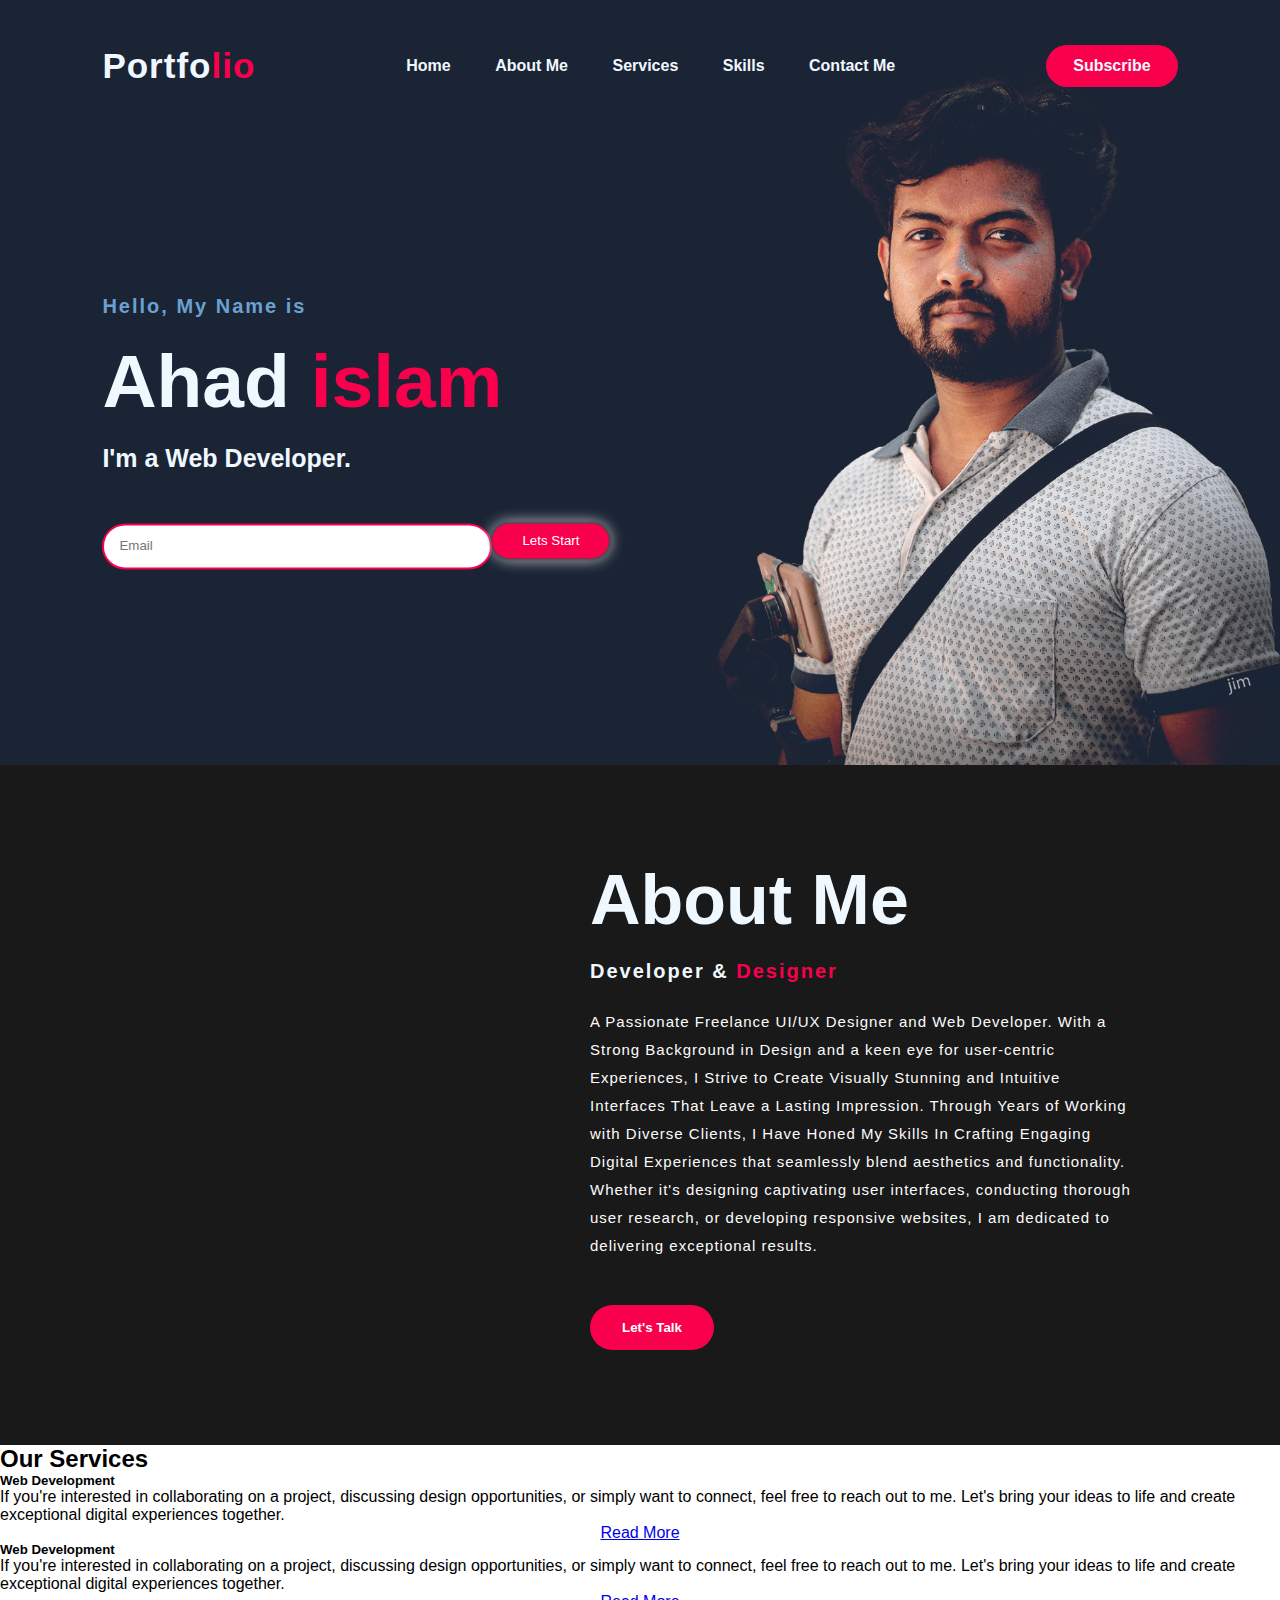
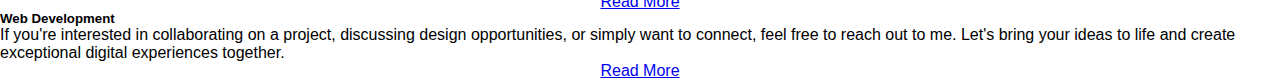
==== index.html @ 079df38e "text red color" ====
<!DOCTYPE html>
<html lang="en">
<head>
  <meta charset="UTF-8">
  <meta http-equiv="X-UA-Compatible" content="IE=edge">
  <meta name="viewport" content="width=device-width, initial-scale=1.0">
  <title>Portfilio Website </title>
  <link rel="stylesheet" href="style.css">

  <link rel="stylesheet" href="https://cdnjs.cloudflare.com/ajax/libs/font-awesome/6.4.0/css/all.min.css" integrity="sha512-iecdLmaskl7CVkqkXNQ/ZH/XLlvWZOJyj7Yy7tcenmpD1ypASozpmT/E0iPtmFIB46ZmdtAc9eNBvH0H/ZpiBw==" crossorigin="anonymous" referrerpolicy="no-referrer" />

</head>
<body>
  

<div class="hero">
    <nav>
      <h2 class="logo"> Portfo<span>lio</span></h2>
      <ul>

    <li> <a href="#"> Home</a></li>
    <li> <a href="about.html">About Me </a></li>
    <li> <a href="#">Services </a></li>
    <li> <a href="#">Skills </a></li>
    <li> <a href="#">Contact Me </a></li>
      </ul>
      <a href="#" class="btn"> Subscribe</a>
    </nav>

<div class="content">
<h4>Hello, My Name is </h4>
<h1> Ahad <span> islam</span> </h1>
<h3> I'm a Web Developer.</h3>
<div class="newslatter">
    <form>

        <input type="email" name="email" id="mail" placeholder="Email">
        <input type="submit" name="submit" value="Lets Start">
    </form>
    </div>
  </div>
</div>
<!--about section start-->
<section class="about">
  <div class="main">
<img src="/Portfolio/2.jpg" alt="">
  <div class="about-text">  
    <h2>About Me </h2>
    <h5> Developer & <span> Designer</span></h5>
      <p>A Passionate Freelance UI/UX Designer and Web Developer. With a Strong Background in Design and a keen eye for user-centric Experiences, I Strive to Create Visually Stunning and Intuitive Interfaces That Leave a Lasting Impression. Through Years of Working with Diverse Clients, I Have Honed My Skills In Crafting Engaging Digital Experiences that seamlessly blend aesthetics and functionality. Whether it's designing captivating user interfaces, conducting thorough user research, or developing responsive websites, I am dedicated to delivering exceptional results.</p>
        
<button type="button">Let's Talk </button>  </div>

</div>
</section>

<!--service section start-->
  <div class="service">
      <div class="title">
        <h2> Our Services </h2>        
      </div>
  </div>
  
    <div class="box">
      <div class="card">
                          <!-- 1st Icon-->
        <i class="fa-solid fa-bars" style="color: #fd3030;"></i>
        <h5> Web Development</h5>
        <div class="pra">
        <p>
          If you're interested in collaborating on a project, discussing design opportunities, or simply want to connect, feel free to reach out to me. Let's bring your ideas to life and create exceptional digital experiences together.
        </p>
        
          <p style="text-align: center;">
              <a class="button" href="#"> Read More </a>
          </p>
      </div>
      </div>
      </div>

      <div class="box">
        <div class="card">
                              <!-- 2nd Icon-->
          <i class="fa-solid fa-user" style="color: #ff2424;"></i>
          <h5> Web Development</h5>
          <div class="pra">
          <p>
            If you're interested in collaborating on a project, discussing design opportunities, or simply want to connect, feel free to reach out to me. Let's bring your ideas to life and create exceptional digital experiences together.
          </p>
          
            <p style="text-align: center;">
                <a class="button" href="#"> Read More </a>
            </p>
        </div>
        </div>
        </div>

        <div class="box">
          <div class="card">
                              <!-- 1st Icon-->
            <i class="fa-solid fa-bars" style="color: #fd3030;"></i>
            <h5> Web Development</h5>
            <div class="pra">
            <p>
              If you're interested in collaborating on a project, discussing design opportunities, or simply want to connect, feel free to reach out to me. Let's bring your ideas to life and create exceptional digital experiences together.
            </p>
            
              <p style="text-align: center;">
                  <a class="button" href="#"> Read More </a>
              </p>
          </div>
          </div>
          </div>

</body>
</html>
---- style.css ----
*{
    padding: 0%;
    margin: 0%;
    font-family: "josefin sans", sans-serif;
    box-sizing: border-box;
}

.hero {
    height: 85vh;
    width: 100%;
    background-image: url(img/p1.jpg);
    background-size: cover;
    background-position: center;

}
nav{
    display: flex;
    align-items: center;
    justify-content: space-between;
    padding-top: 45px;
    padding-left: 8%;
    padding-right: 8%;
}

.logo{
    color: aliceblue;
    font-size: 35px;
    letter-spacing: 1px;
    cursor: pointer;
}
span{
    color: #f9004d;
}

nav ul li{
    list-style-type: none;
    display: inline-block;
    padding: 9px 20px;


}
nav ul li a{
    color: aliceblue;
    text-decoration: none;
    font-weight: bold;
    text-transform: capitalize;

} 

nav ul li a:hover{
    color: #f9004d;
    transition: .4s;
}
.btn{
    background-color: #f9004d;
    color: aliceblue;
    text-decoration: none;
    border: 2px solid transparent;
    font-weight: bold;
    padding: 10px 25px;
    border-radius: 30px;
    transition: transtorm .4s;
}

.btn:hover{
    transform: scale(1.2);
}
.content{
    position: absolute;
    top: 45%;
    left: 8%;
    transform: translateY(-40%);   
}
h1{
    color: aliceblue;
    margin: 20px 0px 20px ;
    font-size: 75px;

}
h3{
    color: aliceblue;
    font-size: 25px;
    margin-bottom: 50px;
}
h4{
    color: rgb(107, 161, 209);
    letter-spacing: 2px;
    font-size: 20px;
}
.newslatter form{
    width: 390px;
    max-width: 100%;
    position: relative;

}
.newslatter form input:first-child{
    display: inline-block;
    width: 100%;
    padding: 13px 130px 14px 15px;
    border: 2px solid #f9004d;
    outline: none;
    border-radius: 30px;

}
.newslatter form input:last-child{
    position: absolute;
    display: inline-block;
    outline: none;
    border: none;
    padding: 10px 30px;
    border-radius: 30px;
    background-color: #f9004d;
    color: white;
    box-shadow: 0px 0px 5px #000, 0px 0px 15px  ;
}
.about{
    width: 100%;
    padding: 95px 30px;
    background-color: #191919;
}
.about img {
    height: auto;
    width: 500px;
}
.about-text{
    width: 550px;
}
.main{
    width: 1130px;
    max-width: 95%;
    margin: 50 auto;
    display: flex;
    align-items: center;
    justify-content: space-around;
    
}
.about-text h2{
    color: aliceblue;
    font-size: 70px;
    text-transform: capitalize;
    margin-bottom: 20px;

}
.about-text h5{
    color: aliceblue;
    font-size: 20px;
    letter-spacing: 2px;
    margin-bottom: 25px;
    text-transform: capitalize;

}
.about-text p{
    color: #fcfcfc;
    letter-spacing: 1px;
    line-height: 28px;
    font-size: 15px;
    margin-bottom: 45px;
}
button{
background-color: #f9004d;
color: white;
text-decoration: none;
border: 2px solid transparent;
font-weight: bold;
padding: 13px 30px ;
border-radius: 30px ;
transition: .4s;
}
button:hover{
    background-color: transparent;
    border: 2px solid #f9004d;
    cursor: pointer;
    }
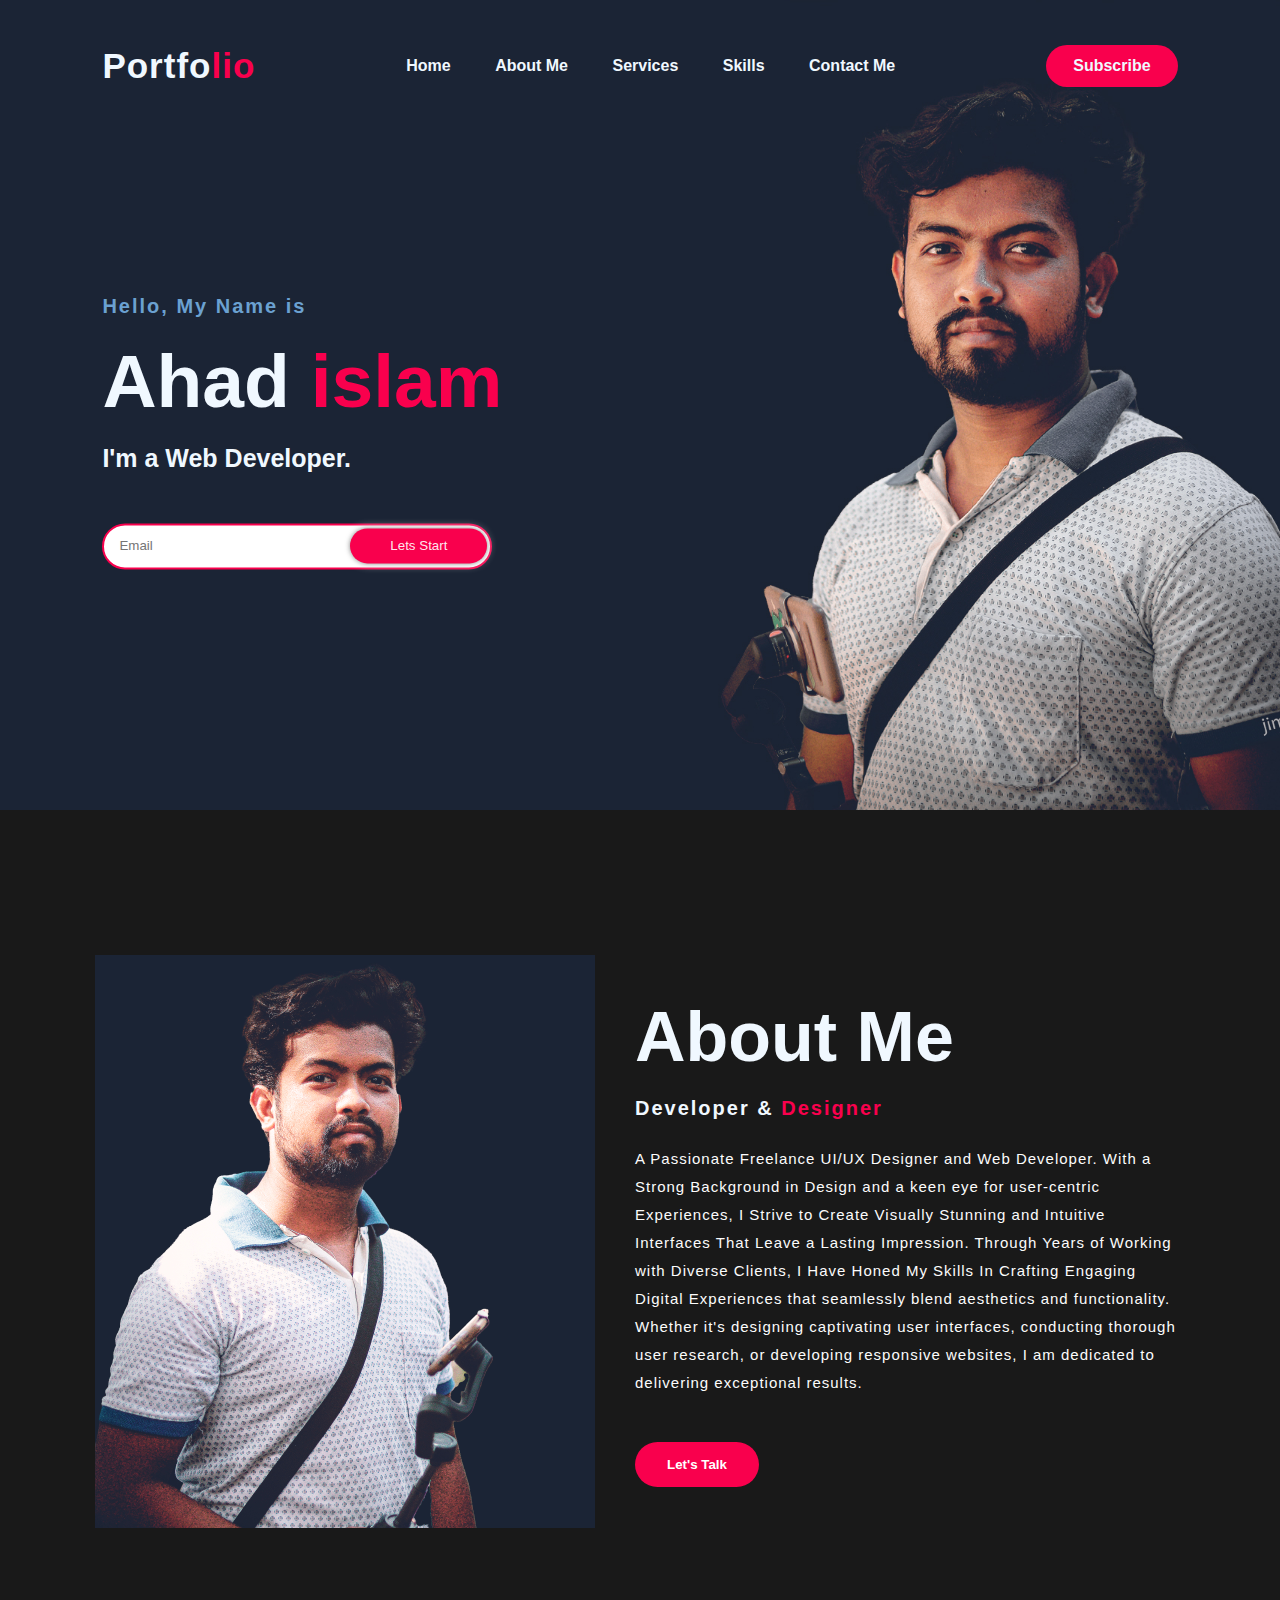
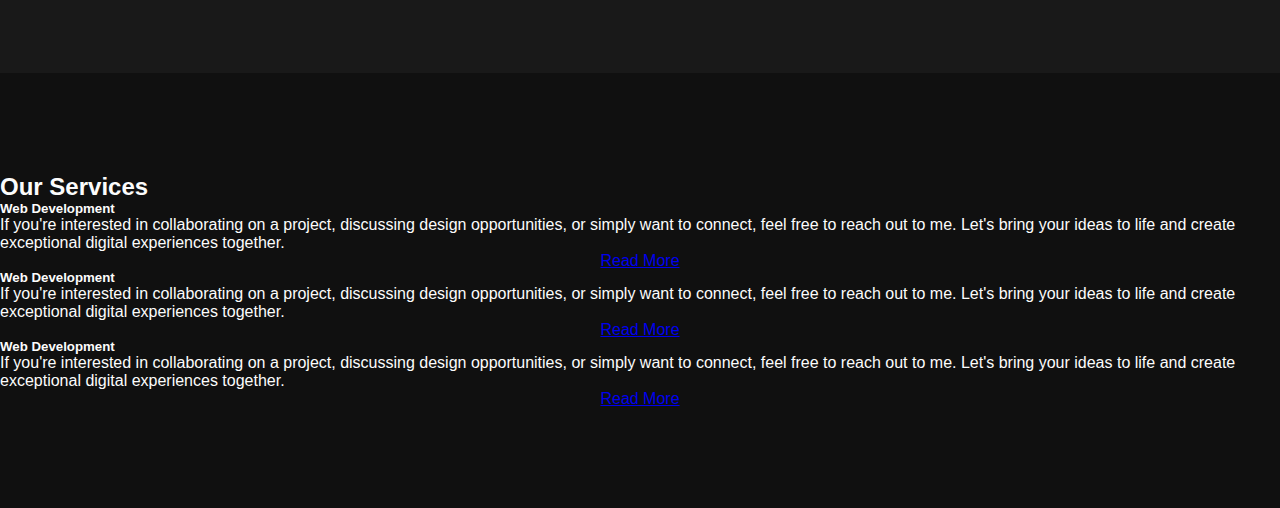
==== commit 707ea911: "service background color" ====
--- a/index.html
+++ b/index.html
@@ -43,7 +43,7 @@
 <!--about section start-->
 <section class="about">
   <div class="main">
-<img src="/Portfolio/2.jpg" alt="">
+<img src="img/2.jpg" alt="">
   <div class="about-text">  
     <h2>About Me </h2>
     <h5> Developer & <span> Designer</span></h5>
@@ -59,7 +59,7 @@
       <div class="title">
         <h2> Our Services </h2>        
       </div>
-  </div>
+  
   
     <div class="box">
       <div class="card">
@@ -97,8 +97,10 @@
 
         <div class="box">
           <div class="card">
-                              <!-- 1st Icon-->
-            <i class="fa-solid fa-bars" style="color: #fd3030;"></i>
+                              <!-- 3rd Icon-->
+         
+           
+            <i class="fa-solid fa-bell" style="color: #ff2424;"></i>
             <h5> Web Development</h5>
             <div class="pra">
             <p>
@@ -108,9 +110,10 @@
               <p style="text-align: center;">
                   <a class="button" href="#"> Read More </a>
               </p>
-          </div>
-          </div>
-          </div>
+         </div>
+         </div>
+         </div>
+      </div>
 
 </body>
 </html>--- a/style.css
+++ b/style.css
@@ -6,12 +6,11 @@
 }
 
 .hero {
-    height: 85vh;
+    height: 90vh;
     width: 100%;
     background-image: url(img/p1.jpg);
     background-size: cover;
     background-position: center;
-
 }
 nav{
     display: flex;
@@ -83,7 +82,7 @@
     margin-bottom: 50px;
 }
 h4{
-    color: rgb(107, 161, 209);
+    color: #6ba1d1;
     letter-spacing: 2px;
     font-size: 20px;
 }
@@ -102,16 +101,19 @@
     border-radius: 30px;
 
 }
-.newslatter form input:last-child{
+.newslatter form input:last-child {
     position: absolute;
+    
     display: inline-block;
     outline: none;
     border: none;
-    padding: 10px 30px;
+    padding: 10px 40px;
     border-radius: 30px;
     background-color: #f9004d;
-    color: white;
-    box-shadow: 0px 0px 5px #000, 0px 0px 15px  ;
+    color: #ffffffea;
+    box-shadow: 0px 0px 5px #1b1b1b8a, 0px 0px 10px;
+    right: 5px;
+    top: 5px;
 }
 .about{
     width: 100%;
@@ -128,7 +130,7 @@
 .main{
     width: 1130px;
     max-width: 95%;
-    margin: 50 auto;
+    margin: 50px auto;
     display: flex;
     align-items: center;
     justify-content: space-around;
@@ -170,4 +172,15 @@
     background-color: transparent;
     border: 2px solid #f9004d;
     cursor: pointer;
-    }+    }
+
+    
+/* <!--service section start--> */
+
+.service{
+    background-color: #101010;
+    width: 100%;
+    padding: 100px 0px;
+    color: #fcfcfc;
+
+}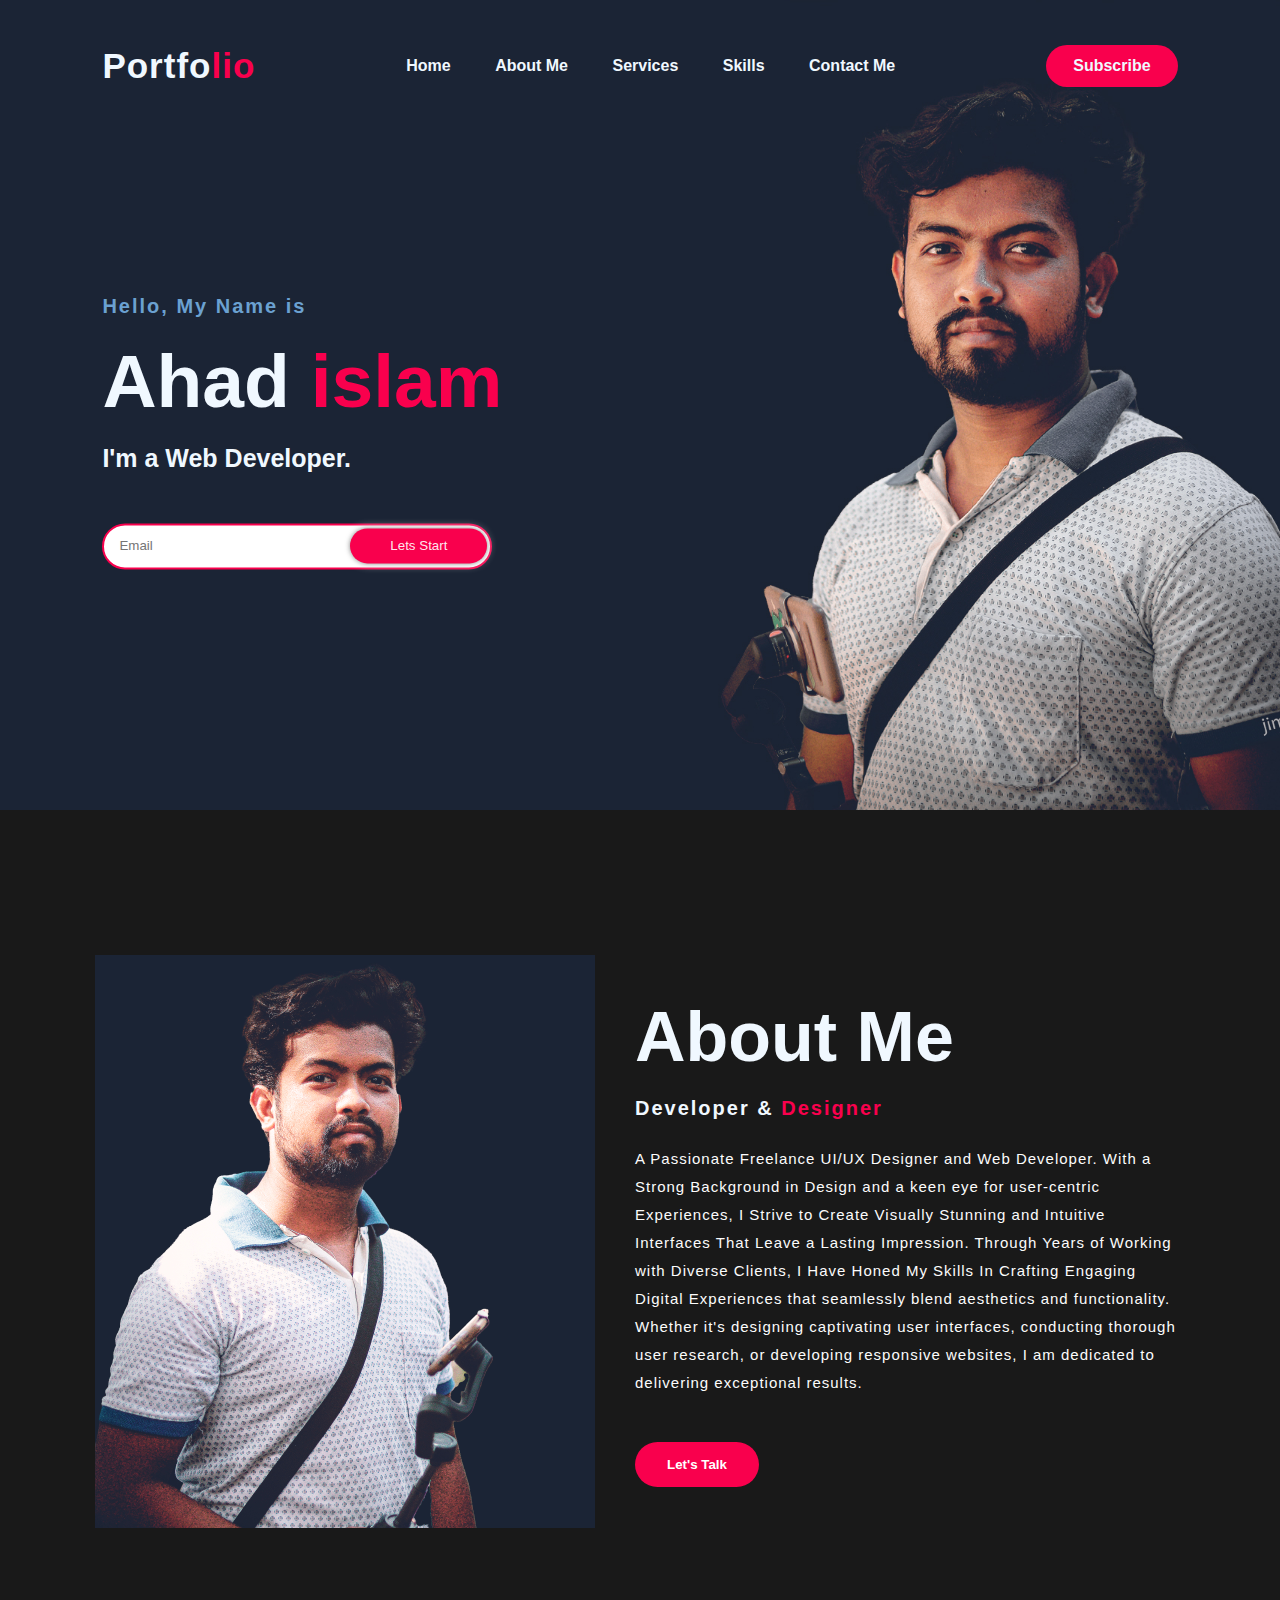
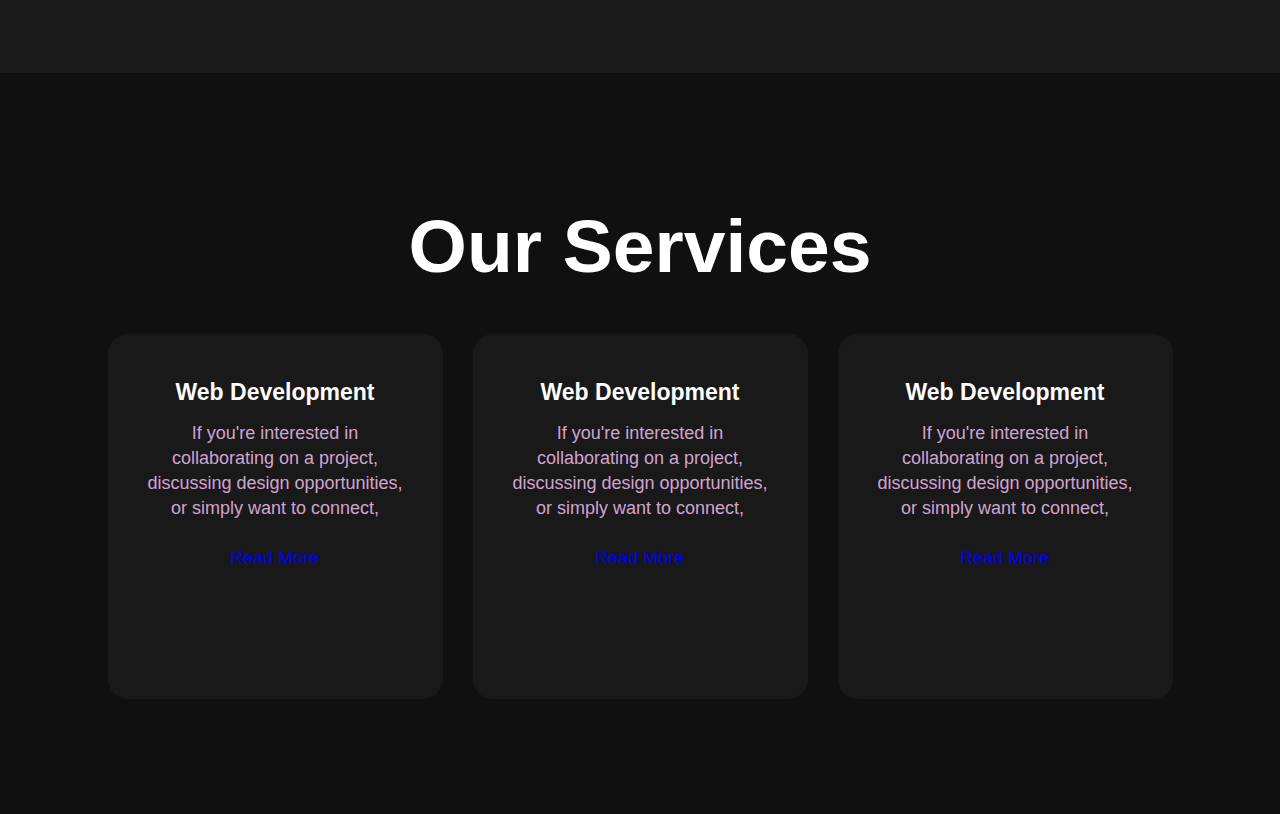
==== commit 2af0db82: "card sizing" ====
--- a/index.html
+++ b/index.html
@@ -60,15 +60,17 @@
         <h2> Our Services </h2>        
       </div>
   
-  
+  <div class="box-flex">
+
     <div class="box">
+      
       <div class="card">
                           <!-- 1st Icon-->
-        <i class="fa-solid fa-bars" style="color: #fd3030;"></i>
+        <i class="fa-solid fa-bars" ;"></i>
         <h5> Web Development</h5>
         <div class="pra">
         <p>
-          If you're interested in collaborating on a project, discussing design opportunities, or simply want to connect, feel free to reach out to me. Let's bring your ideas to life and create exceptional digital experiences together.
+          If you're interested in collaborating on a project, discussing design opportunities, or simply want to connect, 
         </p>
         
           <p style="text-align: center;">
@@ -81,11 +83,11 @@
       <div class="box">
         <div class="card">
                               <!-- 2nd Icon-->
-          <i class="fa-solid fa-user" style="color: #ff2424;"></i>
+          <i class="fa-solid fa-user" ;"></i>
           <h5> Web Development</h5>
           <div class="pra">
           <p>
-            If you're interested in collaborating on a project, discussing design opportunities, or simply want to connect, feel free to reach out to me. Let's bring your ideas to life and create exceptional digital experiences together.
+            If you're interested in collaborating on a project, discussing design opportunities, or simply want to connect, 
           </p>
           
             <p style="text-align: center;">
@@ -100,11 +102,11 @@
                               <!-- 3rd Icon-->
          
            
-            <i class="fa-solid fa-bell" style="color: #ff2424;"></i>
+            <i class="fa-solid fa-bell" ;"></i>
             <h5> Web Development</h5>
             <div class="pra">
             <p>
-              If you're interested in collaborating on a project, discussing design opportunities, or simply want to connect, feel free to reach out to me. Let's bring your ideas to life and create exceptional digital experiences together.
+              If you're interested in collaborating on a project, discussing design opportunities, or simply want to connect,
             </p>
             
               <p style="text-align: center;">
@@ -113,6 +115,10 @@
          </div>
          </div>
          </div>
+
+
+
+        </div>
       </div>
 
 </body>
--- a/style.css
+++ b/style.css
@@ -172,7 +172,7 @@
     background-color: transparent;
     border: 2px solid #f9004d;
     cursor: pointer;
-    }
+}
 
     
 /* <!--service section start--> */
@@ -181,6 +181,54 @@
     background-color: #101010;
     width: 100%;
     padding: 100px 0px;
-    color: #fcfcfc;
+    
+    
+
+}
+.title h2{
+    color: white;
+    font-size: 75px;
+    width: 1130px;
+    margin: 30px auto;
+    text-align: center;
+}
+.box-flex{
+    display: flex;
+    justify-content: center;
+    align-items: center;
+    
+    
+}
+
+.card{
+    height: 365px;
+    width: 335px;
+    padding: 20px 35px ;
+    background: #191919;
+    border-radius: 20px;
+    margin: 15px;
+    position: relative;
+    overflow: hidden;
+    text-align: center;
+}
+.card i{
+    font-size: 50px;
+    display: block;
+    text-align: center;
+    margin: 25px 0px;
+    color: #f9004d;
+
+}
+h5{
+    color: white;
+    font-size: 23px;
+    margin-bottom: 15px;
+
+}
+.pra p{
+    color: #fcfc;
+    font-size: 18px;
+    line-height: 25px;
+    margin-bottom: 25px;
 
 }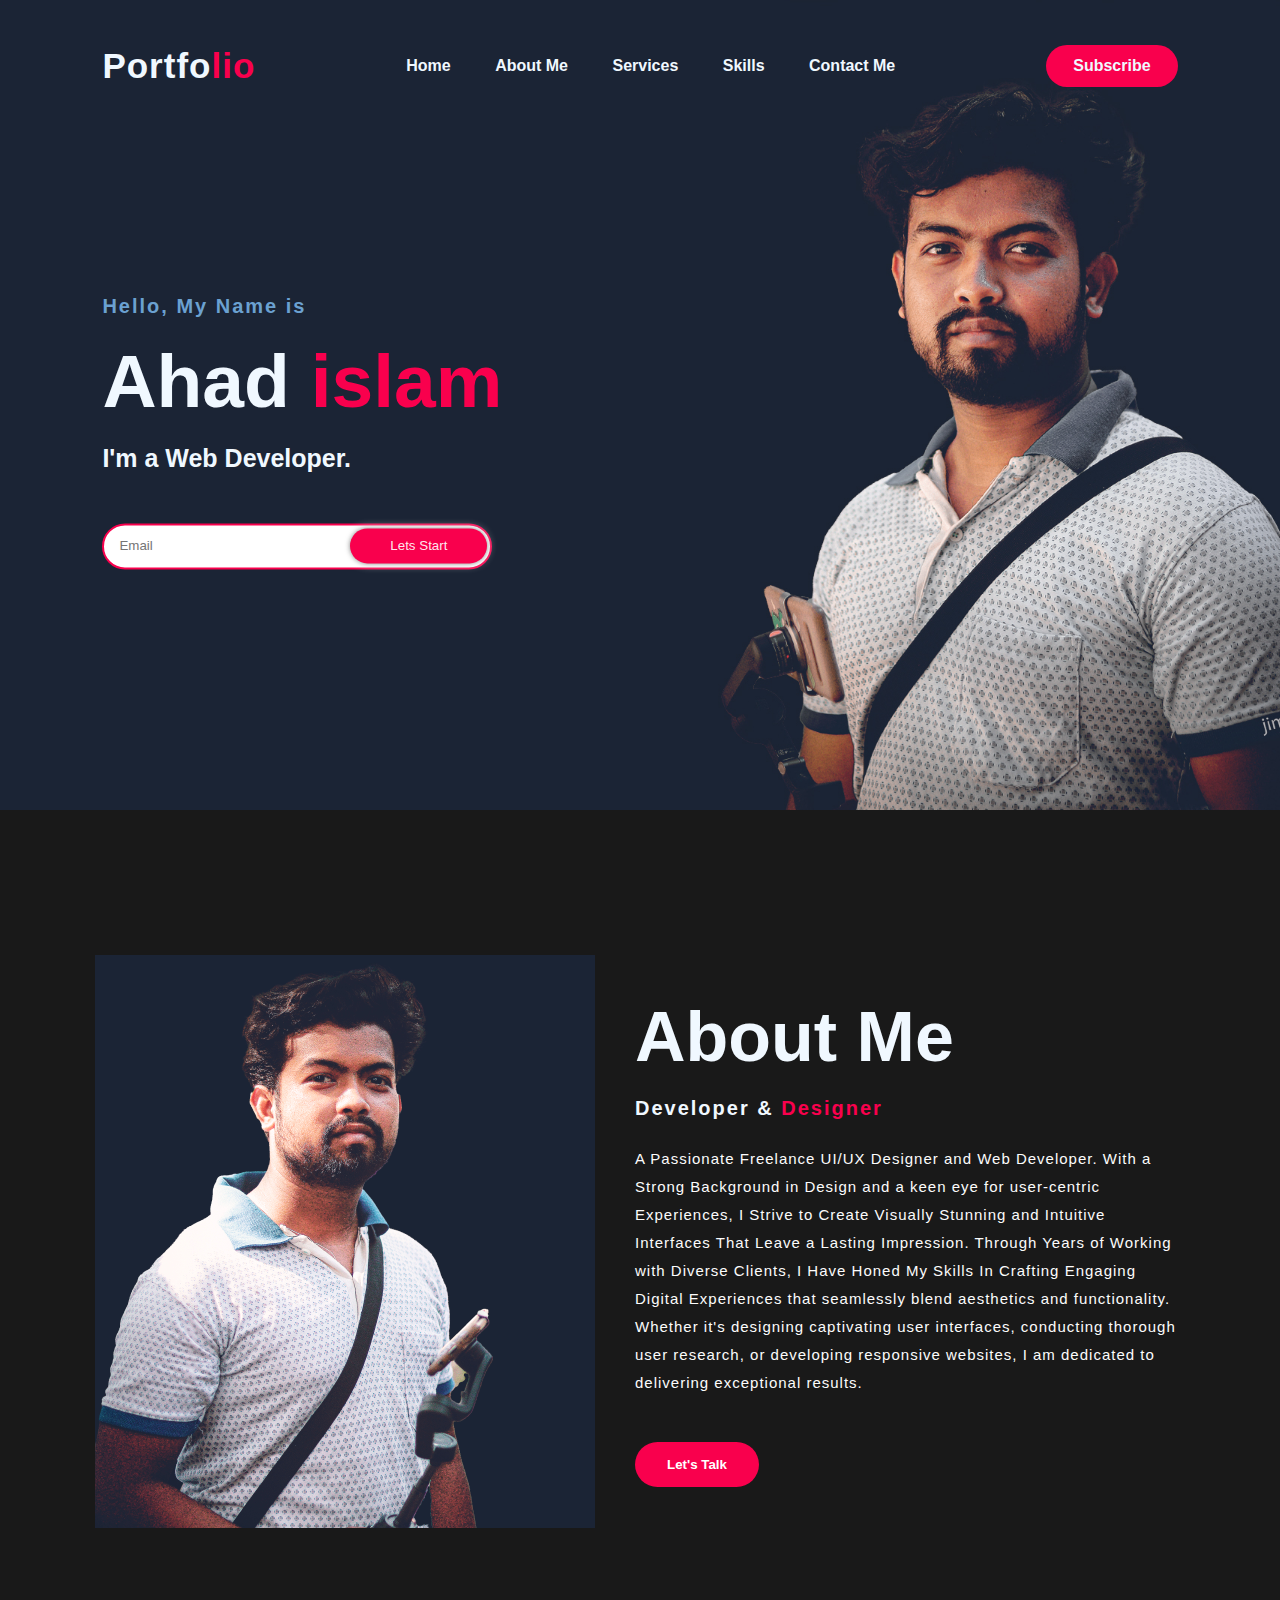
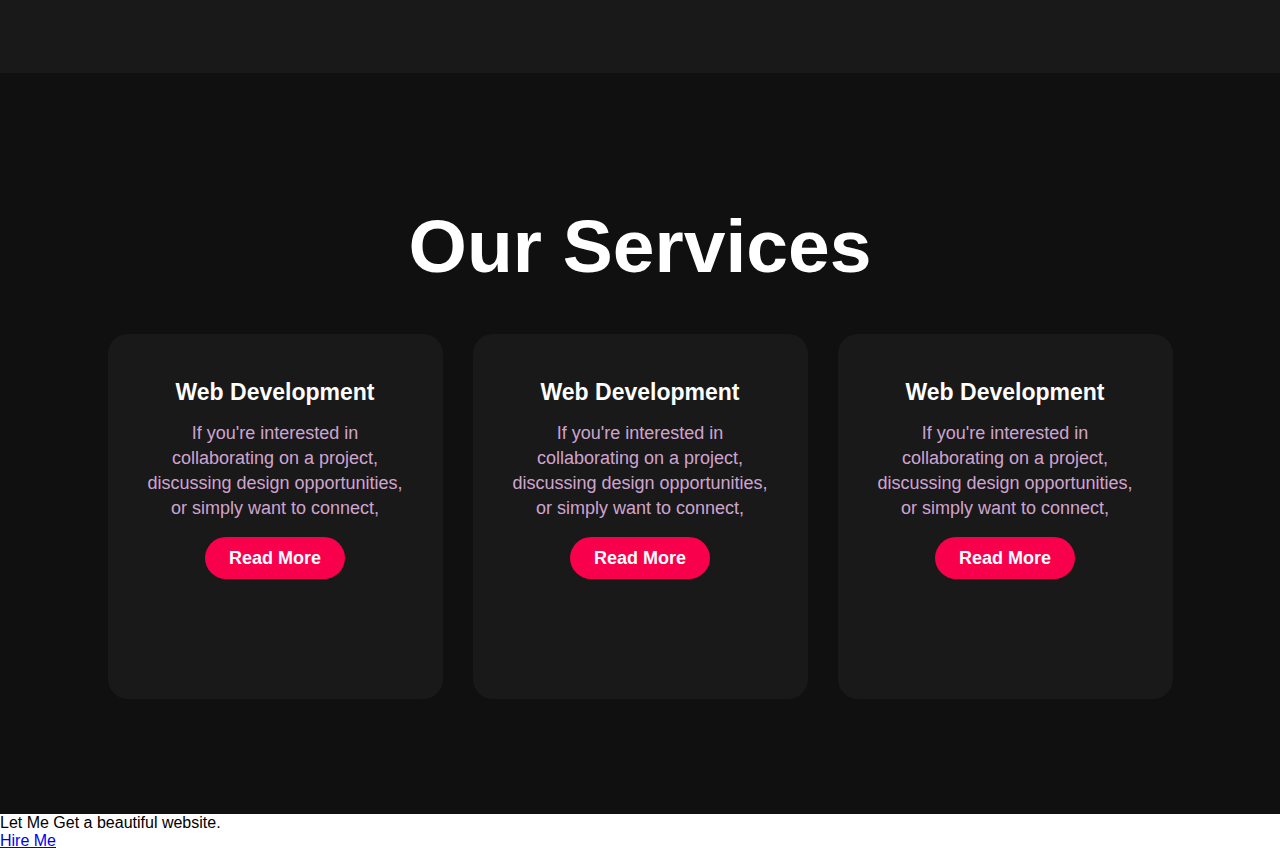
==== commit 37d319b3: "contect me" ====
--- a/index.html
+++ b/index.html
@@ -115,11 +115,18 @@
          </div>
          </div>
          </div>
-
-
-
         </div>
       </div>
 
+      
+      <!-- contact me -->
+      <div class="contect-me">
+        <p>Let Me Get a beautiful website.</p>
+        <a class="button-two" href="#"> Hire Me </a>
+       </div>
+
+
+        <!-- contact me -->
+
 </body>
 </html>--- a/style.css
+++ b/style.css
@@ -159,14 +159,14 @@
     margin-bottom: 45px;
 }
 button{
-background-color: #f9004d;
-color: white;
-text-decoration: none;
-border: 2px solid transparent;
-font-weight: bold;
-padding: 13px 30px ;
-border-radius: 30px ;
-transition: .4s;
+    background-color: #f9004d;
+    color: white;
+    text-decoration: none;
+    border: 2px solid transparent;
+    font-weight: bold;
+    padding: 13px 30px ;
+    border-radius: 30px ;
+    transition: .4s;
 }
 button:hover{
     background-color: transparent;
@@ -230,5 +230,21 @@
     font-size: 18px;
     line-height: 25px;
     margin-bottom: 25px;
-
-}+}
+.card .button{
+    background-color: #f9004d;
+    color: white;
+    text-decoration: none;
+    border: 2px solid transparent;
+    font-weight: bold;
+    padding: 9px 22px ;
+    border-radius: 30px ;
+    transition: .4s;
+}
+.card .button:hover{
+    background-color: transparent;
+    border: 2px solid #f9004d;
+    cursor: pointer;
+}
+
+/* contect me  */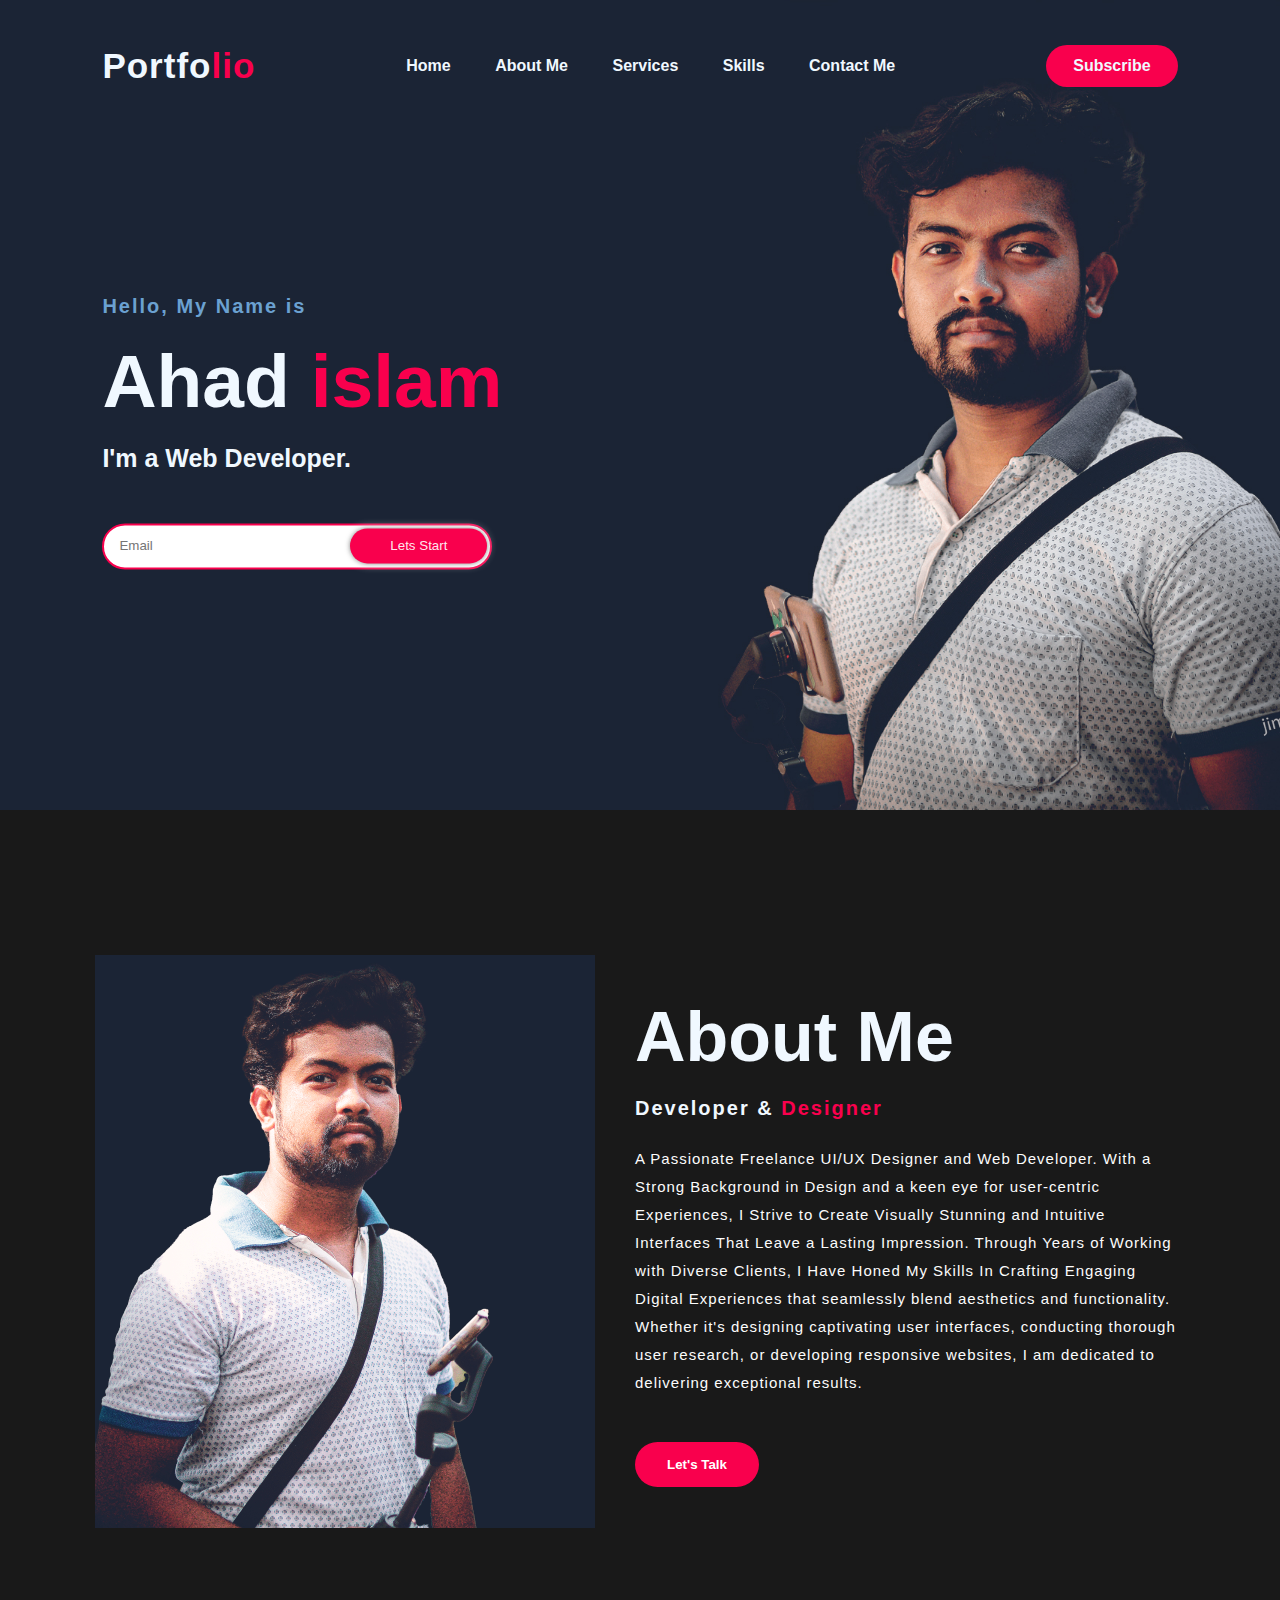
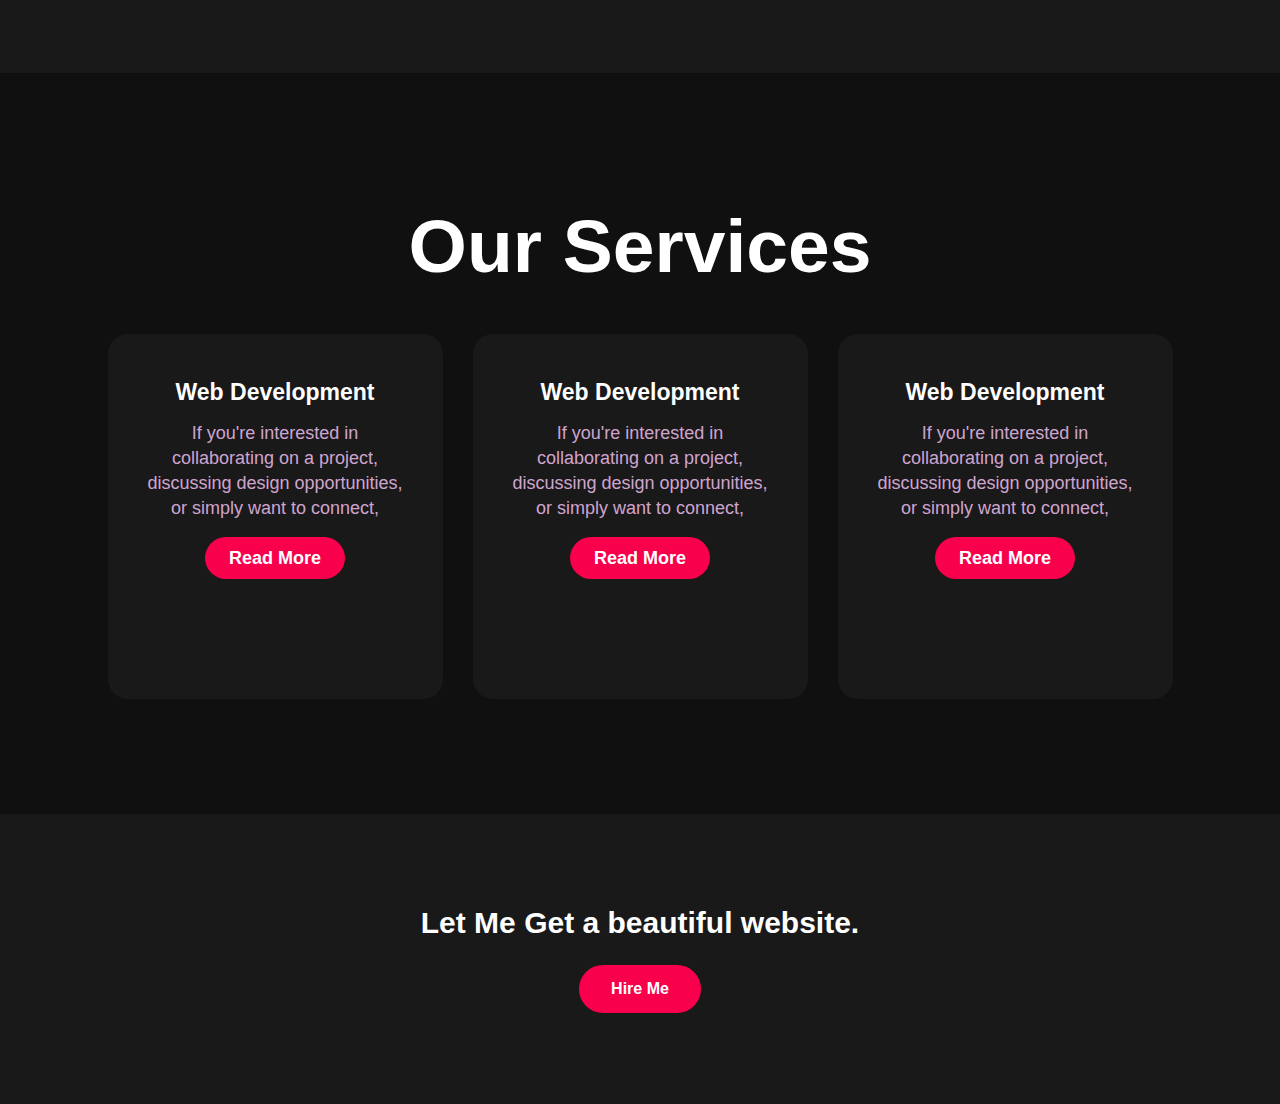
==== commit d9066c3c: "new section footer" ====
--- a/index.html
+++ b/index.html
@@ -120,13 +120,19 @@
 
       
       <!-- contact me -->
-      <div class="contect-me">
+      <div class="contact-me">
         <p>Let Me Get a beautiful website.</p>
         <a class="button-two" href="#"> Hire Me </a>
        </div>
+        <!-- contact me -->
+
+        <!-- footer start--- -->
+        
 
 
-        <!-- contact me -->
+        <!-- footer end--- -->
+
+
 
 </body>
 </html>--- a/style.css
+++ b/style.css
@@ -247,4 +247,46 @@
     cursor: pointer;
 }
 
-/* contect me  */+/* contect me  */
+
+.contact-me{
+    width: 100%;
+    height: 290px;
+    background: #191919;
+    display: flex;
+    align-items: center;
+    flex-direction: column;
+    justify-content: center;
+
+}
+.contact-me p{
+    color: white;
+    font-size: 30px;
+    font-weight: bold;
+    margin-bottom: 25px;
+
+}
+.contact-me .button-two {
+    background-color: #f9004d;
+    color: white;
+    text-decoration: none;
+    border: 2px solid transparent;
+    font-weight: bold;
+    padding: 13px 30px ;
+    border-radius: 30px ;
+    transition: .4s;
+}
+.contact-me .button-two:hover{
+    background-color: transparent;
+    border: 2px solid #f9004d;
+    cursor: pointer;
+}
+/* contect me  */
+
+/* <!-- footer start--- --> */
+
+
+
+
+/* <!-- footer end--- --> */
+
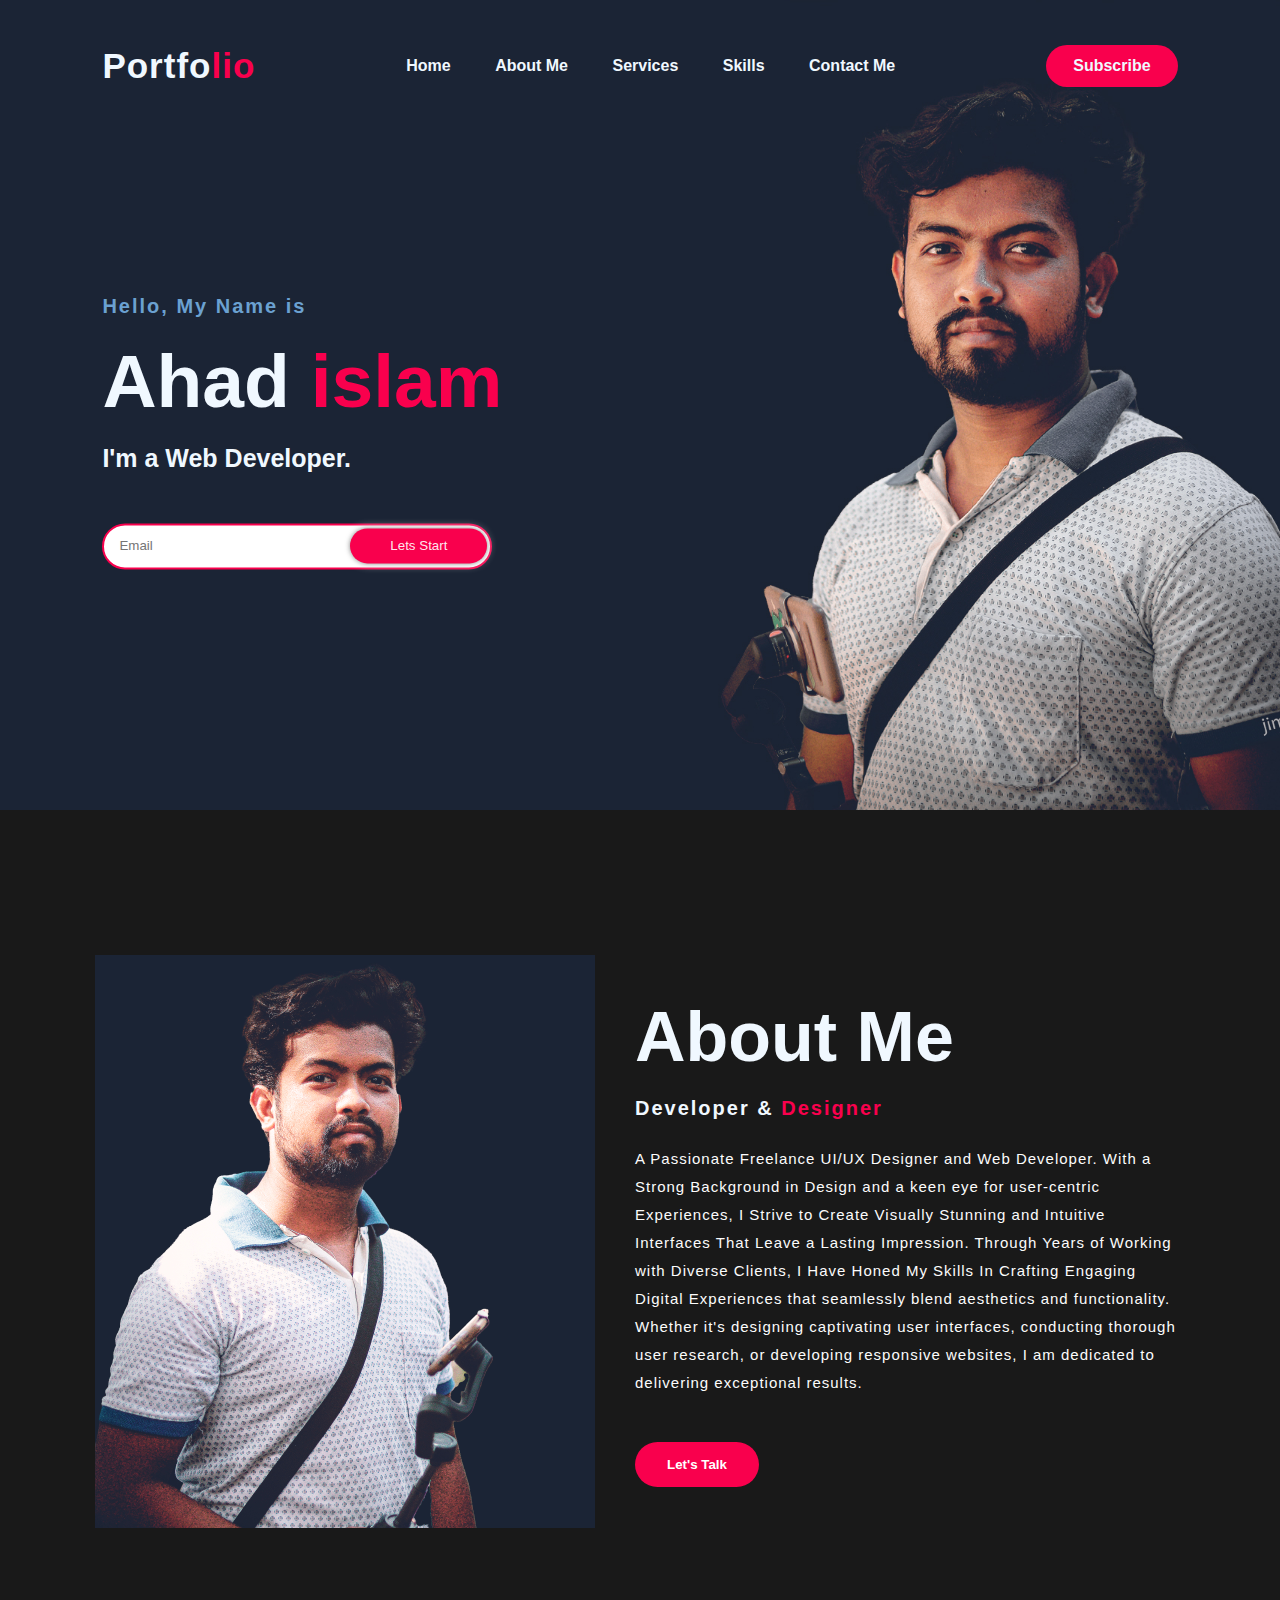
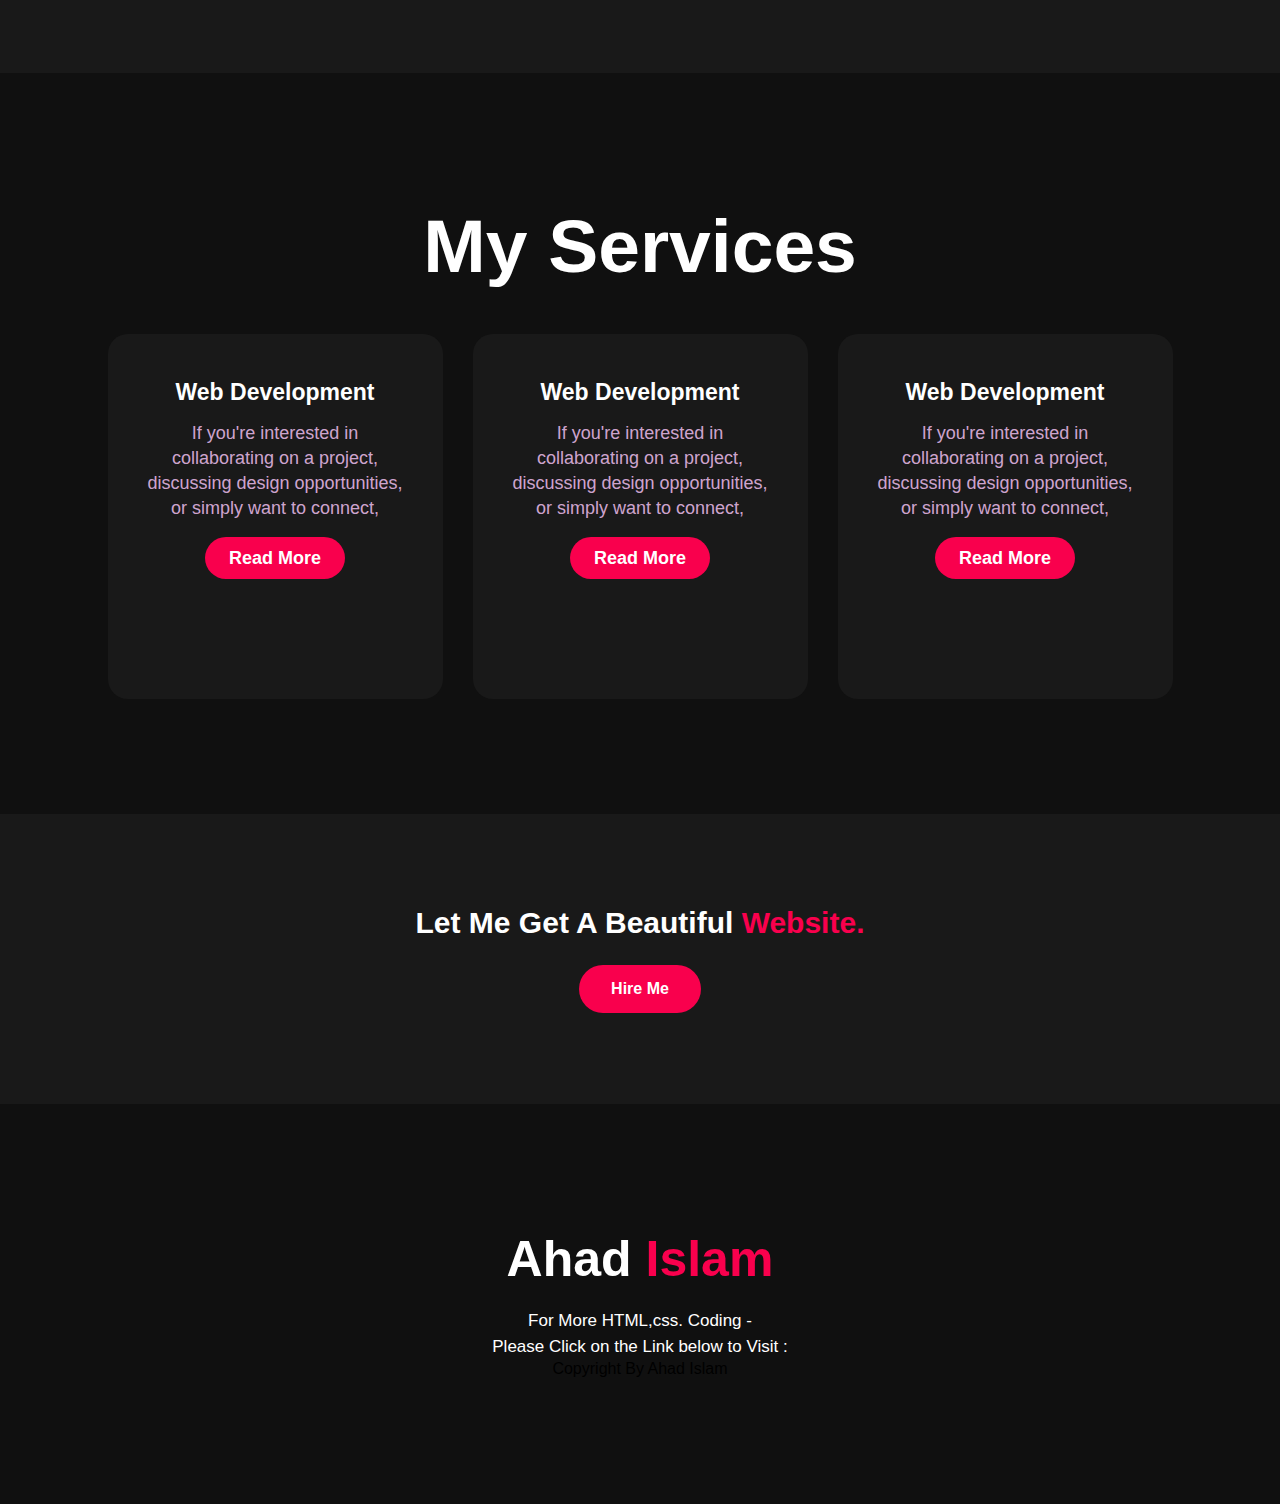
==== commit b1dc2e34: "some changes" ====
--- a/index.html
+++ b/index.html
@@ -57,7 +57,7 @@
 <!--service section start-->
   <div class="service">
       <div class="title">
-        <h2> Our Services </h2>        
+        <h2> My Services </h2>        
       </div>
   
   <div class="box-flex">
@@ -121,13 +121,24 @@
       
       <!-- contact me -->
       <div class="contact-me">
-        <p>Let Me Get a beautiful website.</p>
+        <p>Let Me Get a beautiful <span> website.</span></p>
         <a class="button-two" href="#"> Hire Me </a>
        </div>
         <!-- contact me -->
 
         <!-- footer start--- -->
-        
+        <footer>
+          <p>Ahad <span>islam </span> </p>
+          <p>For More HTML,css. Coding - <br> Please Click on the Link below to Visit : </p>
+
+          <div class="social">
+            
+            <a href="#"> <i class="fa-brands fa-facebook"></i></a>
+            <a href="#"> <i class="fa-brands fa-instagram"></i> </a>
+            <a href="#"> <i class="fa-brands fa-dribbble"></i></a>
+          </div>
+          <p class="end"> Copyright By Ahad Islam </p>
+        </footer>
 
 
         <!-- footer end--- -->
--- a/style.css
+++ b/style.css
@@ -264,6 +264,7 @@
     font-size: 30px;
     font-weight: bold;
     margin-bottom: 25px;
+    text-transform: capitalize;
 
 }
 .contact-me .button-two {
@@ -284,9 +285,33 @@
 /* contect me  */
 
 /* <!-- footer start--- --> */
-
-
-
+footer{
+    position: relative;
+    width: 100%;
+    height: 400px;
+    background: #101010;
+    display: flex;
+    flex-direction: column;
+    align-items: center;
+    justify-content: center;
+
+
+}
+footer p:nth-child(1) {
+    font-size: 50px;
+    color: white;
+    margin-bottom: 20px;
+    font-weight: bold;
+    text-transform: capitalize;
+}
+footer p:nth-child(2){
+    color: white;
+    font-size: 17px;
+    width: 500px;
+    text-align: center;
+    line-height: 26px;
+
+}
 
 /* <!-- footer end--- --> */
 
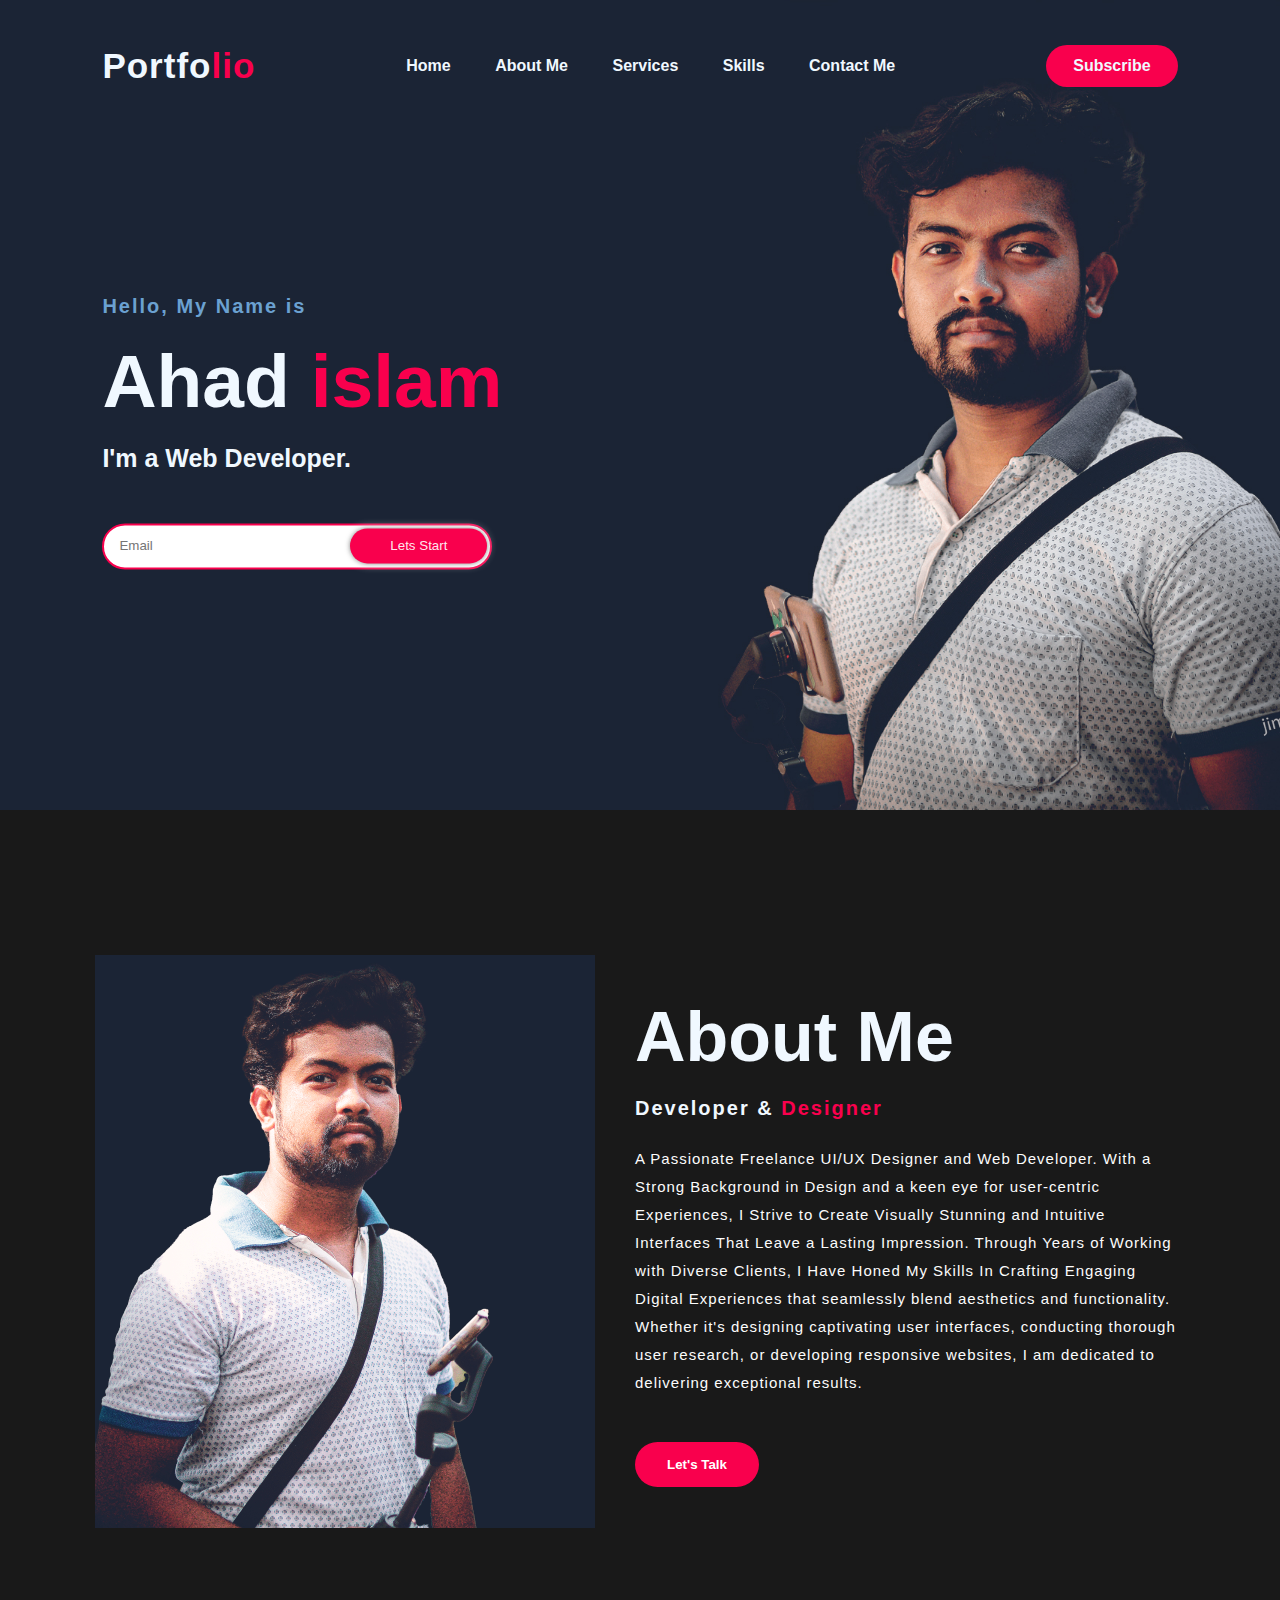
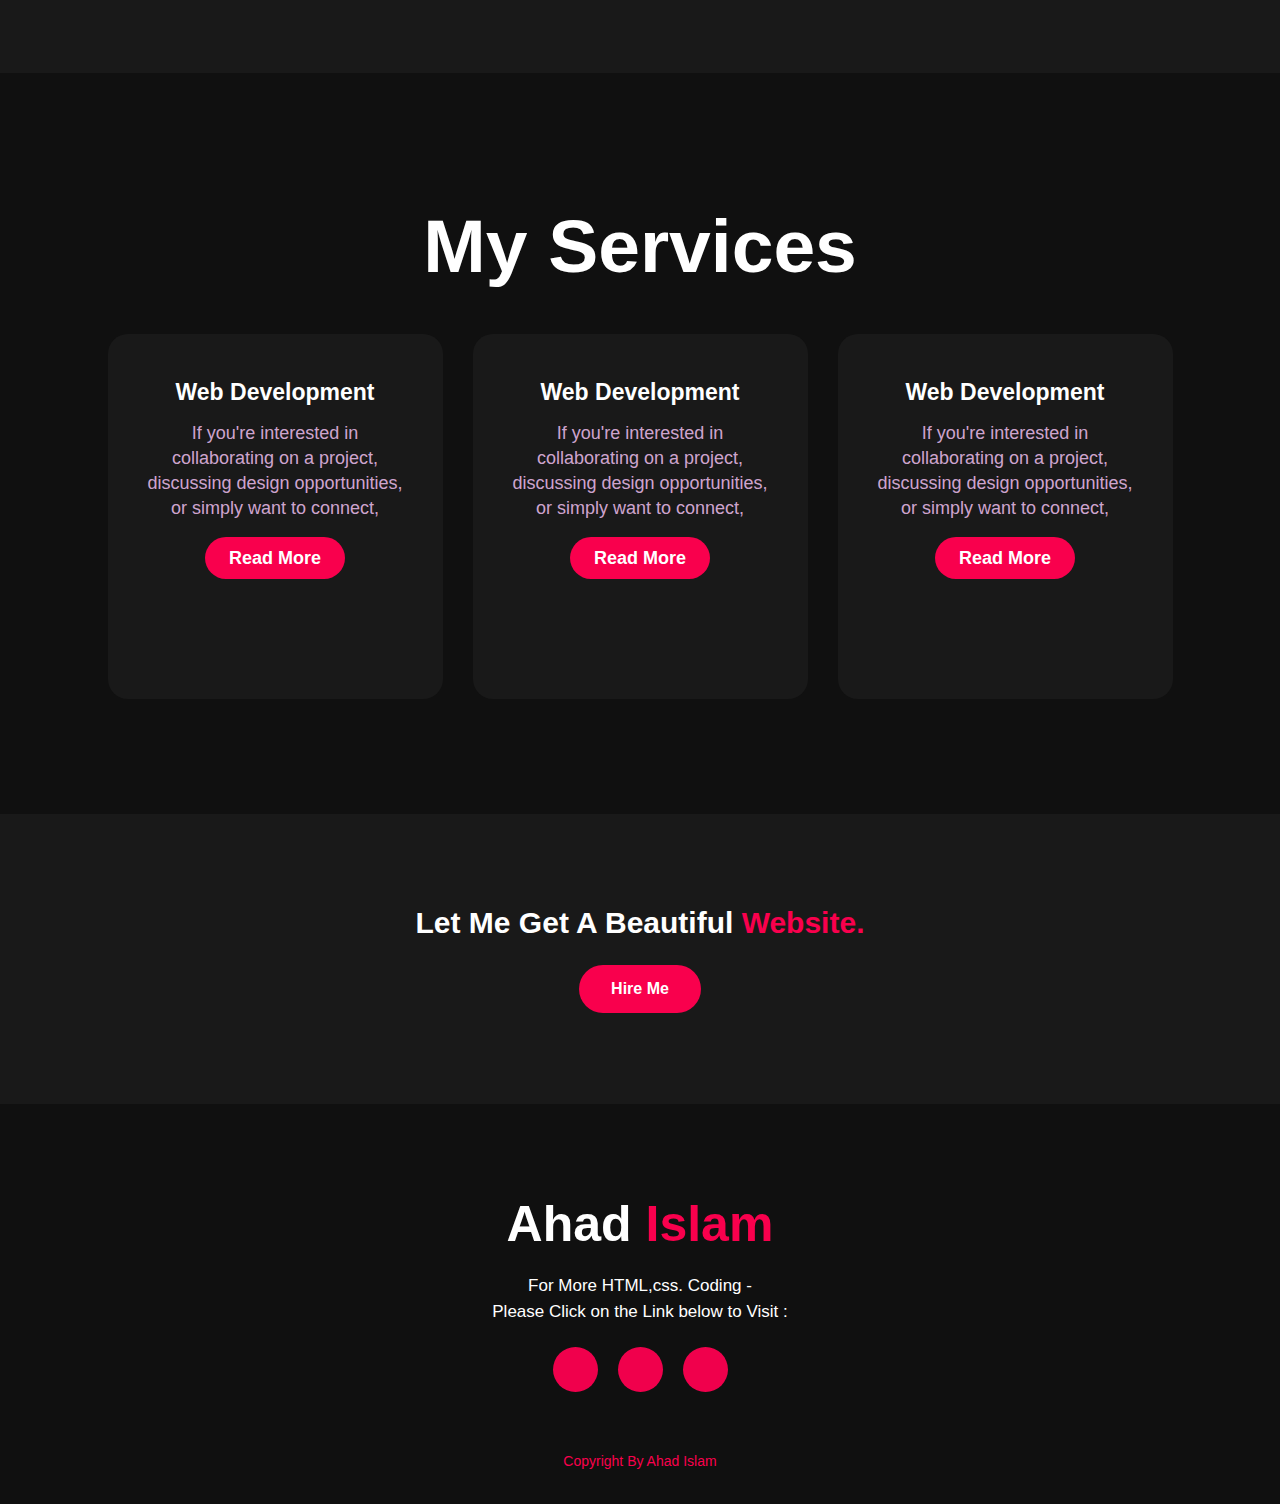
==== commit 00e0305e: "responsive for mobile" ====
--- a/index.html
+++ b/index.html
@@ -19,14 +19,16 @@
       <ul>
 
     <li> <a href="#"> Home</a></li>
-    <li> <a href="about.html">About Me </a></li>
+    <li> <a href="#">About Me </a></li>
     <li> <a href="#">Services </a></li>
     <li> <a href="#">Skills </a></li>
     <li> <a href="#">Contact Me </a></li>
       </ul>
       <a href="#" class="btn"> Subscribe</a>
     </nav>
-
+      <!-- <div class="main-img">
+        <img src="img/1.jpg" alt="image" style="height: 200px;">
+      </div> -->
 <div class="content">
 <h4>Hello, My Name is </h4>
 <h1> Ahad <span> islam</span> </h1>
@@ -143,7 +145,7 @@
 
         <!-- footer end--- -->
 
-
+        <!-- ----project Done---- -->
 
 </body>
 </html>--- a/style.css
+++ b/style.css
@@ -58,7 +58,7 @@
     font-weight: bold;
     padding: 10px 25px;
     border-radius: 30px;
-    transition: transtorm .4s;
+    transition: .4s;
 }
 
 .btn:hover{
@@ -281,6 +281,7 @@
     background-color: transparent;
     border: 2px solid #f9004d;
     cursor: pointer;
+    transition: .3s;
 }
 /* contect me  */
 
@@ -312,6 +313,149 @@
     line-height: 26px;
 
 }
-
+.social {
+    display: flex;
+
+}
+.social a {
+    width: 45px;
+    height: 45px;
+    display: flex;
+    align-items: center;
+    justify-content: center;
+    background: #f9004ff6;
+    border-radius: 50%;
+    margin: 22px 10px;
+    color: white;
+    text-decoration: none;
+    font-size: 20px;
+    
+}
+.social a:hover{
+   
+    
+    cursor: pointer;
+    transform: scale(1.3);
+    transition: .3s;
+}
+footer .end {
+    margin-top: 20px;
+    
+    
+}
+.end{
+    position: absolute;
+    color: #f9004d;
+    bottom: 35px;
+    font-size: 14px;
+
+}
 /* <!-- footer end--- --> */
 
+/* <!-- ----project Done---- --> */
+
+/* responsive for mobile  */
+@media screen and (max-width: 800px){
+
+    .hero {
+        height: 70vh;
+    }
+    nav ul li{
+        display: none;
+        
+    }
+    .content {
+        top: 32%;
+        left: 8%;
+    }
+
+    h4 {
+        font-size: 13px;
+    }
+    h1 {
+        
+        margin: 10px 0px 9px;
+        font-size: 60px;
+    }
+    h3 {
+        
+        font-size: 18px;
+        margin-bottom: 28px;
+    }    
+    .newslatter form {
+        width: 270px;
+        max-width: 100%;
+        position: relative;
+    }
+    .about {
+        padding: 3px 5px;}
+
+        .about img {
+            width: 300px;
+        }
+        .about-text h2 {
+            font-size: 40px;
+            margin-bottom: 2px;
+        }
+        .about-text {
+            width: 310px;
+        }
+        .about-text p {
+            
+            letter-spacing: 1px;
+            line-height: 18px;
+            font-size: 11px;
+            margin-bottom: 20px;
+        }
+
+        .service {
+            padding: 40px 0px;
+        }
+        .title h2 {
+            
+            font-size: 40px;
+            width: 800px;
+            margin: 15px auto;}
+
+            .card {
+                height: 330px;
+                width: 230px;
+                padding: 11px 3px;
+                margin: 10px;
+            }
+            .card i {
+                font-size: 35px;
+            }
+            h5 {
+                font-size: 18px;
+                margin-bottom: 10px;
+            }
+            .pra p {
+                
+                font-size: 14px;
+                line-height: 21px;
+                margin-bottom: 20px;
+            }
+            .card .button {
+                padding: 5px 22px;
+
+            }
+
+            .contact-me {
+                height: 200px;
+            }
+            .contact-me p {
+                font-size: 26px;
+            }
+
+
+
+
+
+
+        
+
+
+
+
+}